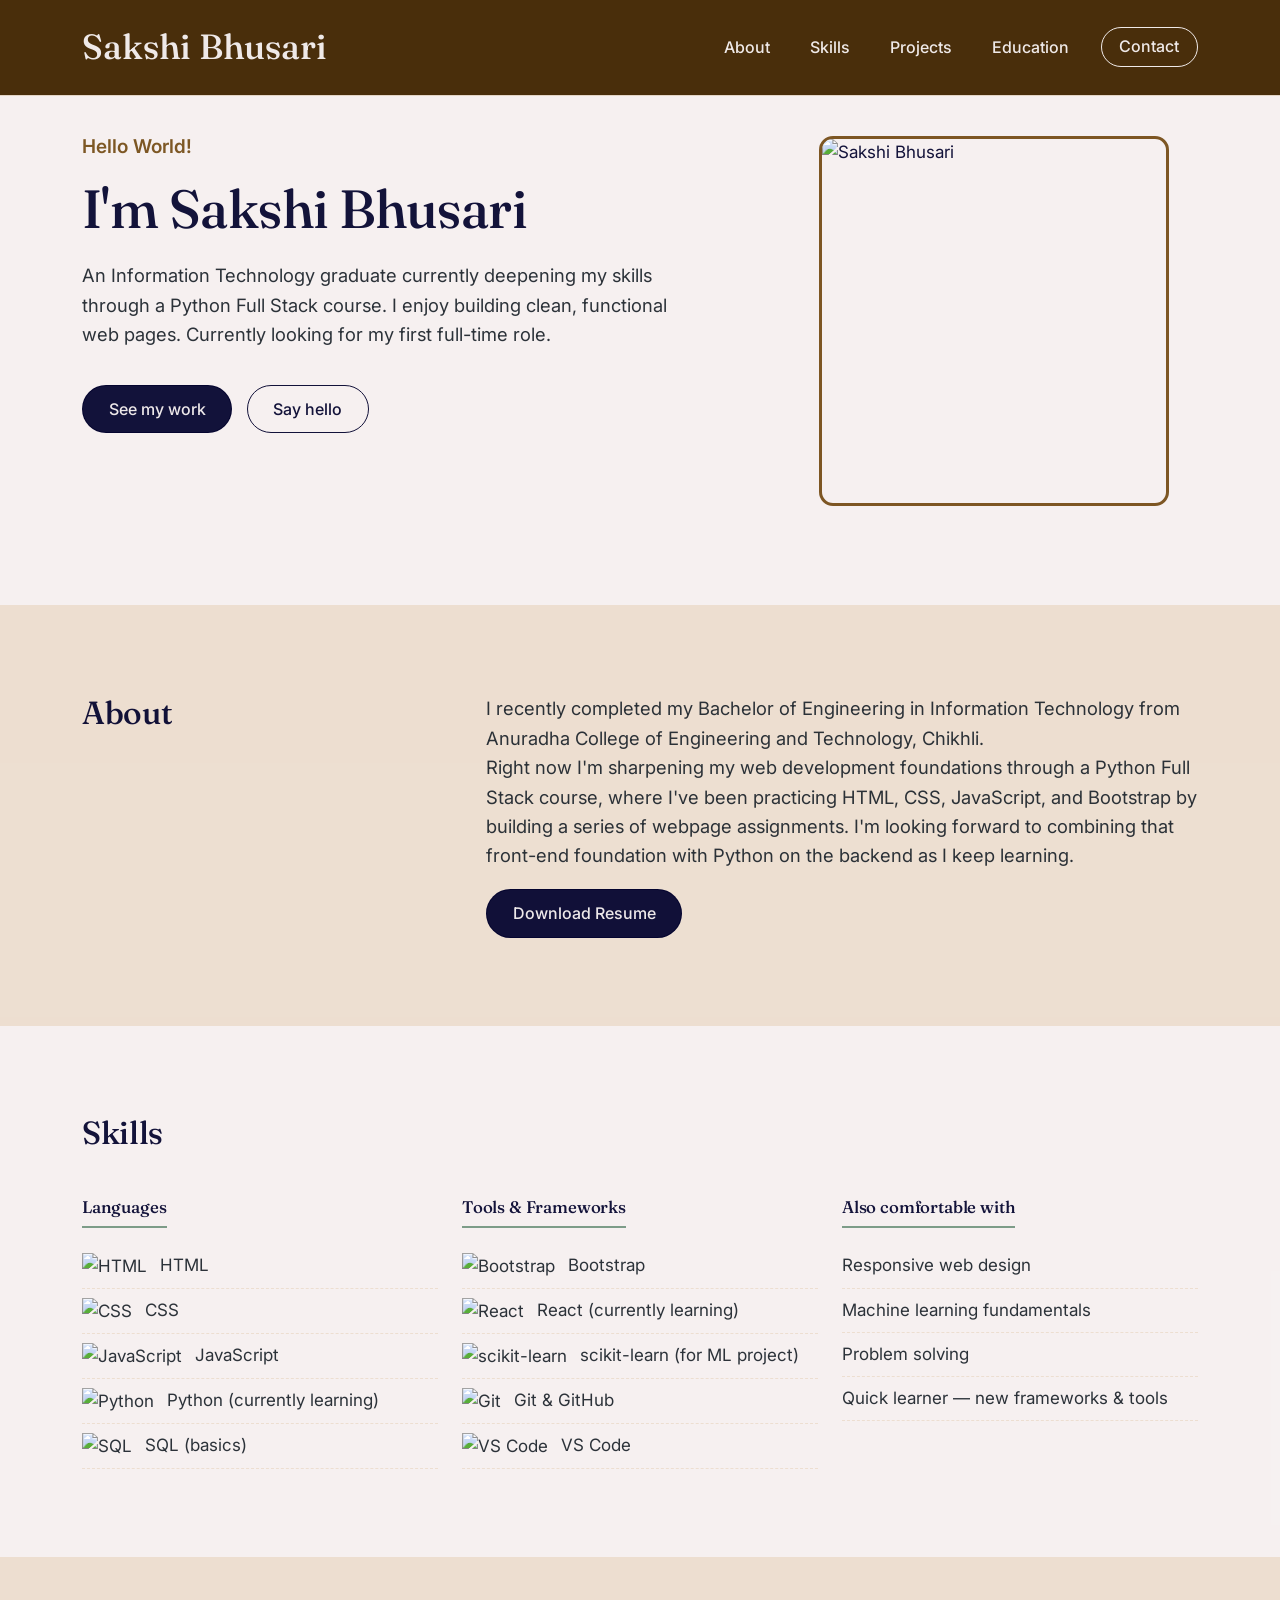
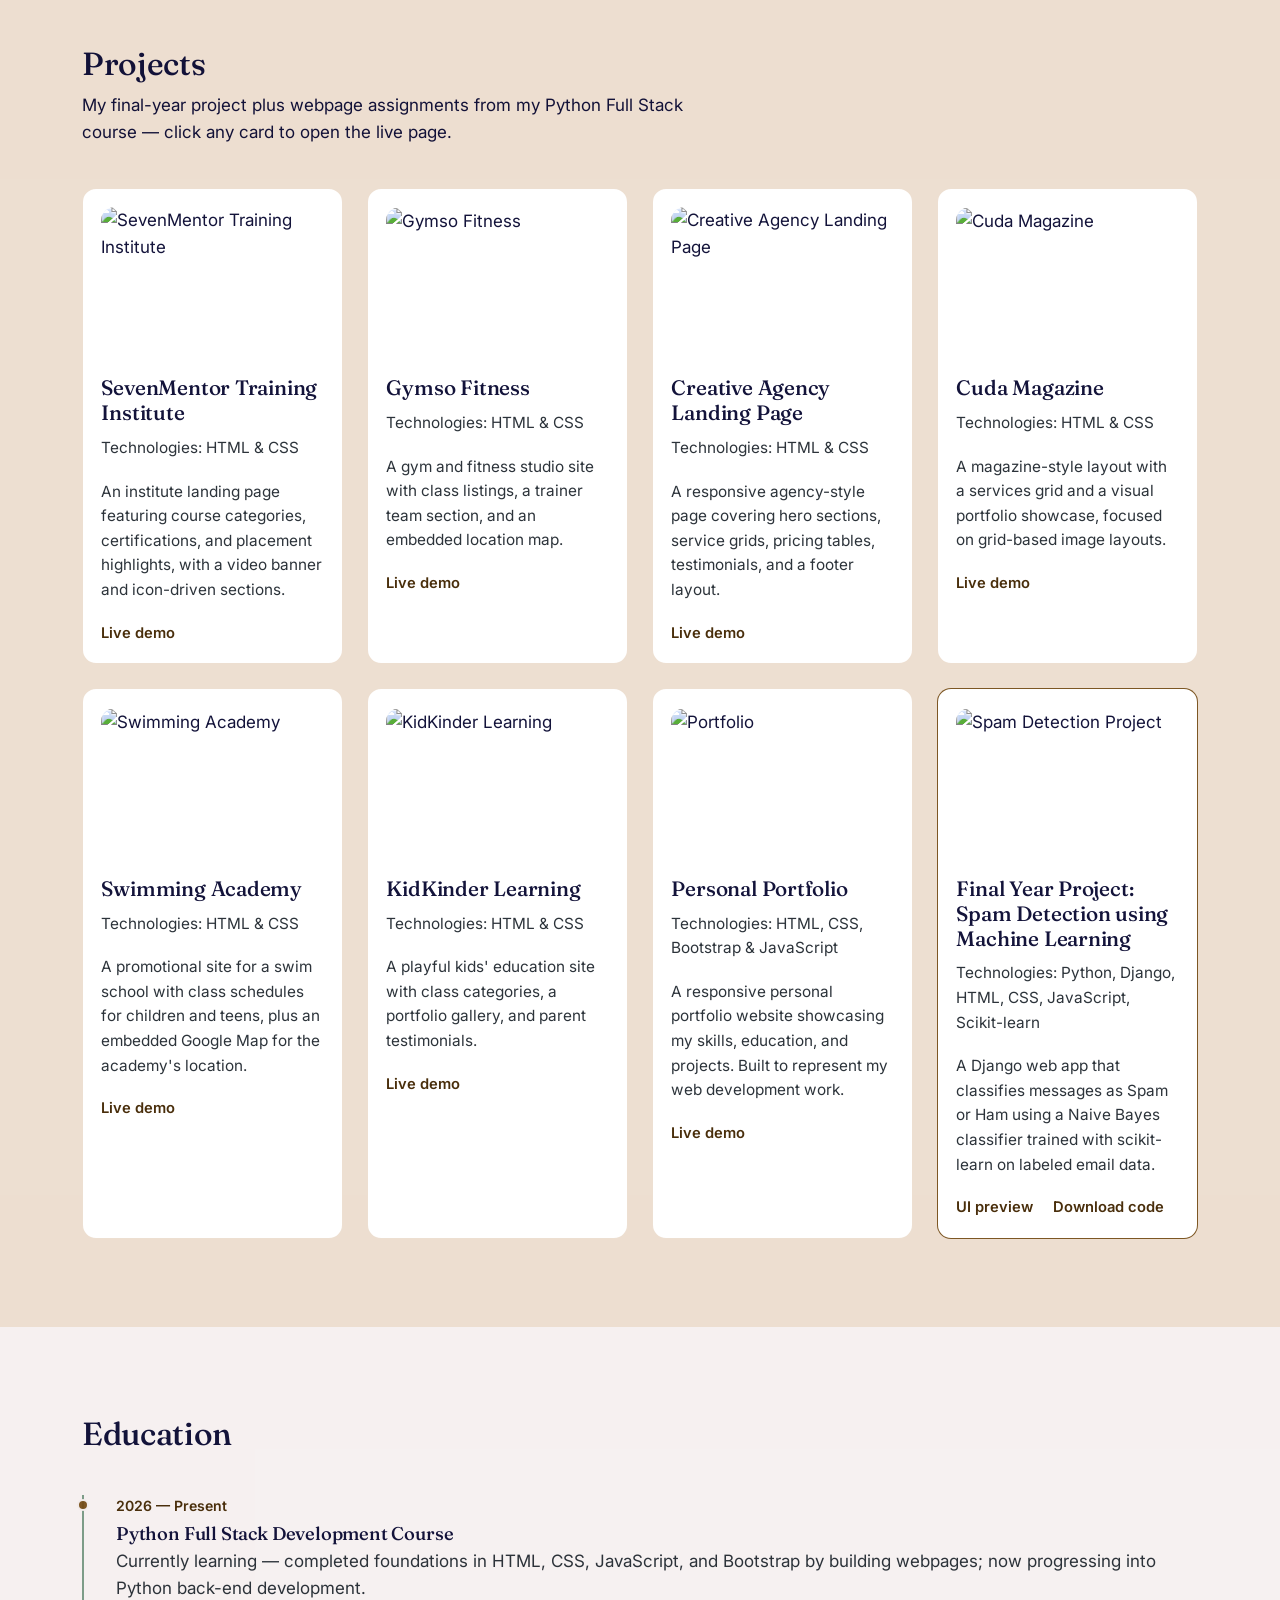
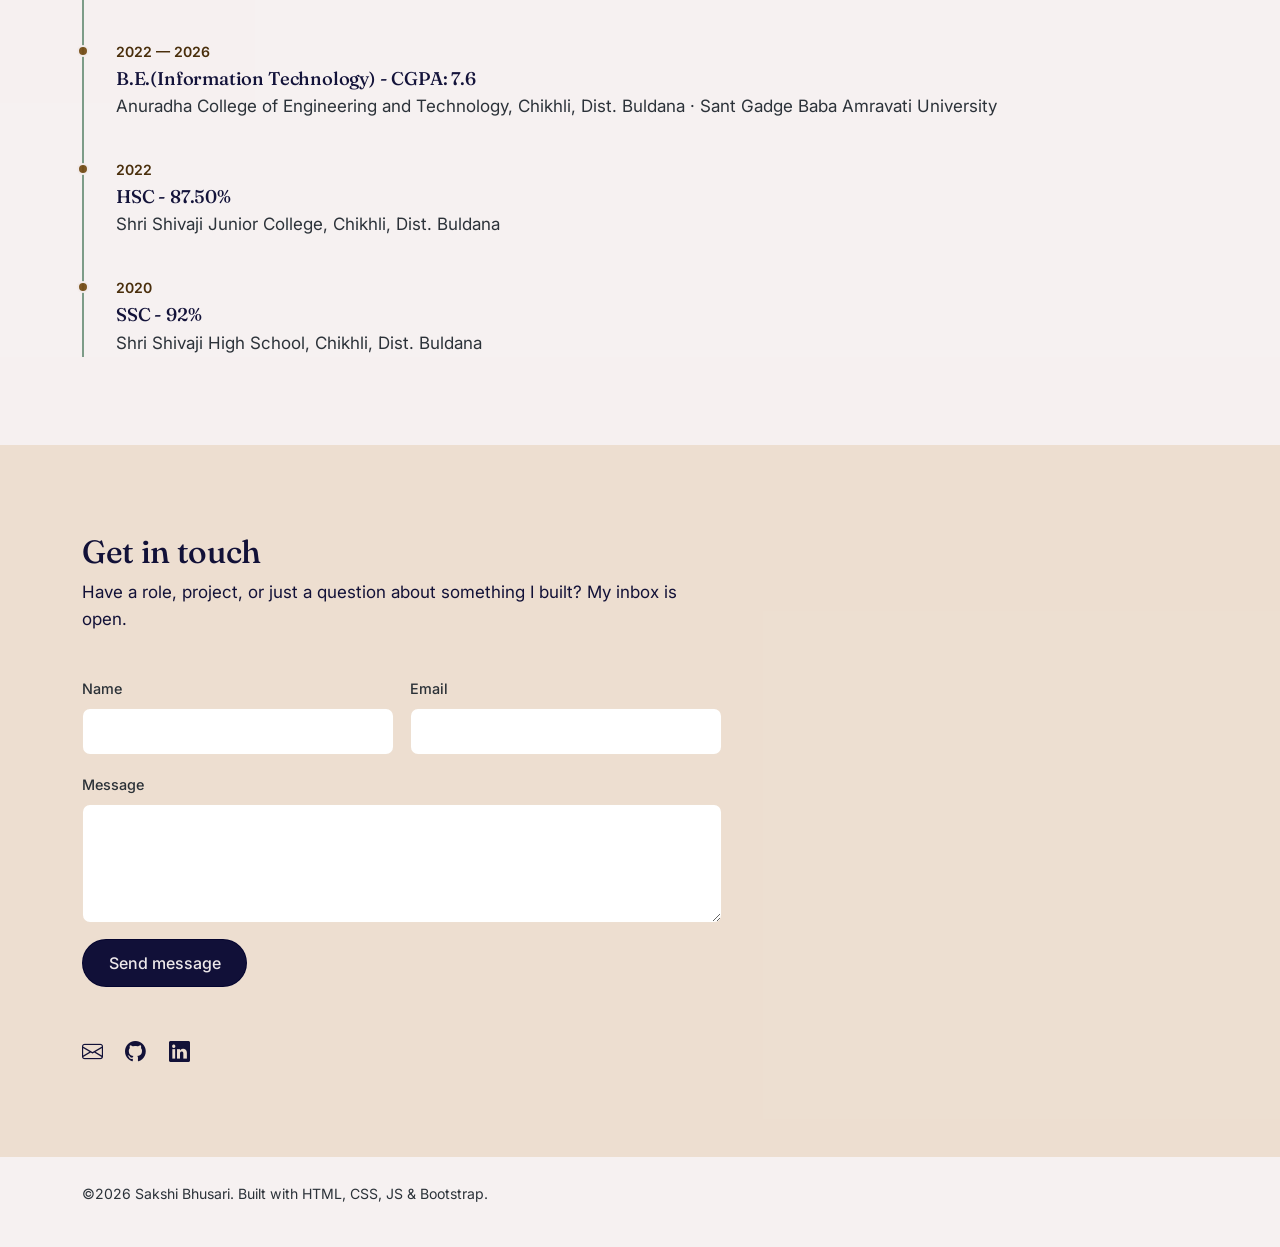
==== index.html @ 5eebebbd "Add files via upload" ====
<!DOCTYPE html>
<html lang="en">
<head>
<meta charset="UTF-8" />
<meta name="viewport" content="width=device-width, initial-scale=1.0" />
<title>Sakshi Bhusari — Portfolio</title>
<meta name="description" content="Portfolio of Sakshi Bhusari, Information Technology graduate and Python Full Stack learner." />

<!-- Bootstrap -->
<link href="https://cdn.jsdelivr.net/npm/bootstrap@5.3.3/dist/css/bootstrap.min.css" rel="stylesheet">
<!-- Fonts -->
<link rel="preconnect" href="https://fonts.googleapis.com">
<link href="https://fonts.googleapis.com/css2?family=Fraunces:opsz,wght@9..144,400;9..144,500;9..144,600&family=Inter:wght@400;500;600&display=swap" rel="stylesheet">
<!-- Icons -->
<link rel="stylesheet" href="https://cdn.jsdelivr.net/npm/bootstrap-icons@1.11.3/font/bootstrap-icons.css">

<link rel="stylesheet" href="style.css">
</head>
<body>

<!-- NAV -->
<nav class="navbar navbar-expand-lg fixed-top nav-custom">
  <div class="container">
    <a class="navbar-brand" href="#top">Sakshi Bhusari</a>
    <button class="navbar-toggler" type="button" data-bs-toggle="collapse" data-bs-target="#navMenu">
      <span class="navbar-toggler-icon"></span>
    </button>
    <div class="collapse navbar-collapse justify-content-end" id="navMenu">
      <ul class="navbar-nav gap-lg-4">
        <li class="nav-item"><a class="nav-link" href="#about">About</a></li>
        <li class="nav-item"><a class="nav-link" href="#skills">Skills</a></li>
        <li class="nav-item"><a class="nav-link" href="#projects">Projects</a></li>
        <li class="nav-item"><a class="nav-link" href="#education">Education</a></li>
        <li class="nav-item"><a class="nav-link btn-resume" href="#contact">Contact</a></li>
      </ul>
    </div>
  </div>
</nav>

<!-- HERO -->
<header id="top" class="hero">
  <div class="container hero-grid">
    <div class="hero-text">
      <h4 class="eyebrow">Hello World!</h4>
      <h1>I'm Sakshi Bhusari</h1>
      <p>An Information Technology graduate currently deepening my skills through a Python Full Stack course. I enjoy building clean, functional web pages. Currently looking for my first full-time role.</p>
      <div class="hero-actions">
        <a href="#projects" class="btn btn-ink">See my work</a>
        <a href="mailto:sakshibhusari05@gmail.com" class="btn btn-outline-ink">Say hello</a>
      </div>
    </div>
    <div class="hero-photo">
      <img src="images/sakshi.jpeg" alt="Sakshi Bhusari">
    </div>
  </div>
</header>

<!-- ABOUT -->
<section id="about" class="section">
  <div class="container about-grid">
    <div class="section-head">
      <h2>About</h2>
    </div>
    <div class="about-body reveal">
      <p>I recently completed my Bachelor of Engineering in Information Technology from Anuradha College of Engineering and Technology, Chikhli.<br>Right now I'm sharpening my web development foundations through a Python Full Stack course, where I've been practicing HTML, CSS, JavaScript, and Bootstrap by building a series of webpage assignments. I'm looking forward to combining that front-end foundation with Python on the backend as I keep learning.</p>
      <a href="downloads/Sakshi_Resume.pdf" class="btn btn-ink" download>Download Resume</a>
    </div>
  </div>
</section>

<!-- SKILLS -->
<section id="skills" class="section section-tint">
  <div class="container">
    <div class="section-head">
      <h2>Skills</h2>
    </div>
    <div class="row g-4 skills-row">
      <div class="col-md-4">
        <h3 class="skill-cat">Languages</h3>
        <ul class="skill-list">
          <li><img src="images/html.png" alt="HTML"> HTML</li>
          <li><img src="images/css.jpg" alt="CSS"> CSS</li>
          <li><img src="images/js.png" alt="JavaScript"> JavaScript</li>
          <li><img src="images/py.png" alt="Python"> Python (currently learning)</li>
          <li><img src="images/sql.png" alt="SQL"> SQL (basics)</li>
        </ul>
      </div>
      <div class="col-md-4">
        <h3 class="skill-cat">Tools & Frameworks</h3>
        <ul class="skill-list">
          <li><img src="images/bt.png" alt="Bootstrap"> Bootstrap</li>
          <li><img src="images/react.png" alt="React"> React (currently learning)</li>
          <li><img src="images/sl.png" alt="scikit-learn"> scikit-learn (for ML project)</li>
          <li><img src="images/git.png" alt="Git"> Git & GitHub</li>
          <li><img src="images/vscode.png" alt="VS Code"> VS Code</li>
        </ul>
      </div>
      <div class="col-md-4">
        <h3 class="skill-cat">Also comfortable with</h3>
        <ul class="skill-list">
          <li>Responsive web design</li>
          <li>Machine learning fundamentals</li>
          <li>Problem solving</li>
          <li>Quick learner — new frameworks & tools</li>
        </ul>
      </div>
    </div>
  </div>
</section>

<!-- PROJECTS -->
<section id="projects" class="section">
  <div class="container">
    <div class="section-head">
      <h2>Projects</h2>
      <p>My final-year project plus webpage assignments from my Python Full Stack course — click any card to open the live page.</p>
    </div>
    <div class="row g-4">

      <div class="col-lg-3 col-md-6 reveal">
        <article class="project-card">
          <div class="project-image">
            <img src="images/sm.png" alt="SevenMentor Training Institute">
          </div>
          <h3>SevenMentor Training Institute</h3>
          <p>Technologies: HTML & CSS</p>
          <p>An institute landing page featuring course categories, certifications, and placement highlights, with a video banner and icon-driven sections.</p>
          <div class="project-links">
            <a href="projects/sevenmentor/index.html" target="_blank" rel="noopener">Live demo</a>
          </div>
        </article>
      </div>

      <div class="col-lg-3 col-md-6 reveal">
        <article class="project-card">
          <div class="project-image">
            <img src="images/gym.jpg" alt="Gymso Fitness">
          </div>
          <h3>Gymso Fitness</h3>
          <p>Technologies: HTML & CSS</p>
          <p>A gym and fitness studio site with class listings, a trainer team section, and an embedded location map.</p>
          <div class="project-links">
            <a href="projects/gym/index.html" target="_blank" rel="noopener">Live demo</a>
          </div>
        </article>
      </div>

      <div class="col-lg-3 col-md-6 reveal">
        <article class="project-card">
          <div class="project-image">
            <img src="images/CA.jpg" alt="Creative Agency Landing Page">
          </div>
          <h3>Creative Agency Landing Page</h3>
          <p>Technologies: HTML & CSS</p>
          <p>A responsive agency-style page covering hero sections, service grids, pricing tables, testimonials, and a footer layout.</p>
          <div class="project-links">
            <a href="projects/creative-agency/index.html" target="_blank" rel="noopener">Live demo</a>
          </div>
        </article>
      </div>

      <div class="col-lg-3 col-md-6 reveal">
        <article class="project-card">
          <div class="project-image">
            <img src="images/cuda.png" alt="Cuda Magazine">
          </div>
          <h3>Cuda Magazine</h3>
          <p>Technologies: HTML & CSS</p>
          <p>A magazine-style layout with a services grid and a visual portfolio showcase, focused on grid-based image layouts.</p>
          <div class="project-links">
            <a href="projects/cuda/index.html" target="_blank" rel="noopener">Live demo</a>
          </div>
        </article>
      </div>

      <div class="col-lg-3 col-md-6 reveal">
        <article class="project-card">
          <div class="project-image">
            <img src="images/swimming.png" alt="Swimming Academy">
          </div>
          <h3>Swimming Academy</h3>
          <p>Technologies: HTML & CSS</p>
          <p>A promotional site for a swim school with class schedules for children and teens, plus an embedded Google Map for the academy's location.</p>
          <div class="project-links">
            <a href="projects/swimming/index.html" target="_blank" rel="noopener">Live demo</a>
          </div>
        </article>
      </div>

      <div class="col-lg-3 col-md-6 reveal">
        <article class="project-card">
          <div class="project-image">
            <img src="images/kid.jpg" alt="KidKinder Learning">
          </div>
          <h3>KidKinder Learning</h3>
          <p>Technologies: HTML & CSS</p>
          <p>A playful kids' education site with class categories, a portfolio gallery, and parent testimonials.</p>
          <div class="project-links">
            <a href="projects/kid/index.html" target="_blank" rel="noopener">Live demo</a>
          </div>
        </article>
      </div>

      <div class="col-lg-3 col-md-6 reveal">
        <article class="project-card">
          <div class="project-image">
            <img src="images/portfolio.png" alt="Portfolio">
          </div>
          <h3>Personal Portfolio</h3>
          <p>Technologies: HTML, CSS, Bootstrap & JavaScript</p>
          <p>A responsive personal portfolio website showcasing my skills, education, and projects. Built to represent my web development work.</p>
          <div class="project-links">
            <a href="projects/My_Portfolio/index.html" target="_blank" rel="noopener">Live demo</a>
          </div>
        </article>
      </div>

      <div class="col-lg-3 col-md-6 reveal">
        <article class="project-card featured">
          <div class="project-image">
            <img src="images/spam.jpg" alt="Spam Detection Project">
          </div>
          <h3>Final Year Project: Spam Detection using Machine Learning</h3>
          <p>Technologies: Python, Django, HTML, CSS, JavaScript, Scikit-learn</p>
          <p>A Django web app that classifies messages as Spam or Ham using a Naive Bayes classifier trained with scikit-learn on labeled email data.</p>
          <div class="project-links">
            <a href="projects/spam-detection/index.html" target="_blank" rel="noopener">UI preview</a>
            <a href="downloads/spam-detection-source.zip">Download code</a>
          </div>
        </article>
      </div>

    </div>
  </div>
</section>

<!-- EDUCATION -->
<section id="education" class="section section-tint">
  <div class="container">
    <div class="section-head">
      <h2>Education</h2>
    </div>
    <ol class="education reveal">
      <li>
        <span class="education-year">2026 — Present</span>
        <h3>Python Full Stack Development Course</h3>
        <p>Currently learning — completed foundations in HTML, CSS, JavaScript, and Bootstrap by building webpages; now progressing into Python back-end development.</p>
      </li>
      <li>
        <span class="education-year">2022 — 2026</span>
        <h3>B.E.(Information Technology) - CGPA: 7.6</h3>
        <p>Anuradha College of Engineering and Technology, Chikhli, Dist. Buldana · Sant Gadge Baba Amravati University</p>
      </li>
      <li>
        <span class="education-year">2022</span>
        <h3>HSC - 87.50%</h3>
        <p>Shri Shivaji Junior College, Chikhli, Dist. Buldana</p>
      </li>
      <li>
        <span class="education-year">2020</span>
        <h3>SSC - 92%</h3>
        <p>Shri Shivaji High School, Chikhli, Dist. Buldana</p>
      </li>
    </ol>
  </div>
</section>

<!-- CONTACT -->
<section id="contact" class="section contact-section">
  <div class="container">
    <div class="section-head">
      <h2>Get in touch</h2>
      <p>Have a role, project, or just a question about something I built? My inbox is open.</p>
    </div>
    <form class="contact-form" id="contactForm" novalidate>
      <div class="row g-3">
        <div class="col-md-6">
          <label class="form-label" for="name">Name</label>
          <input type="text" class="form-control" id="name" required>
          <div class="invalid-feedback">Please enter your name.</div>
        </div>
        <div class="col-md-6">
          <label class="form-label" for="email">Email</label>
          <input type="email" class="form-control" id="email" required>
          <div class="invalid-feedback">Please enter a valid email.</div>
        </div>
        <div class="col-12">
          <label class="form-label" for="message">Message</label>
          <textarea class="form-control" id="message" rows="4" required></textarea>
          <div class="invalid-feedback">Please write a short message.</div>
        </div>
        <div class="col-12">
          <button type="submit" class="btn btn-ink">Send message</button>
          <span class="form-status" id="formStatus"></span>
        </div>
      </div>
    </form>

    <div class="social-row">
      <a href="mailto:sakshibhusari05@gmail.com" aria-label="Email"><i class="bi bi-envelope"></i></a>
      <a href="https://github.com/sakshi134" aria-label="GitHub"><i class="bi bi-github"></i></a>
      <a href="https://www.linkedin.com/in/sakshi-bhusari-461931293" aria-label="LinkedIn"><i class="bi bi-linkedin"></i></a>
    </div>
  </div>
</section>

<footer class="footer">
  <div class="container">
    <p>©<span id="year"></span> Sakshi Bhusari. Built with HTML, CSS, JS & Bootstrap.</p>
  </div>
</footer>

<script src="https://cdn.jsdelivr.net/npm/bootstrap@5.3.3/dist/js/bootstrap.bundle.min.js"></script>
<script src="script.js"></script>
</body>
</html>
---- style.css ----
/* ===== Tokens ===== */
:root{
  --whitesmoke: #f6f1f1f6;
  --paper-tint: #ECEEE6;
  --navy:       #04042ef0;
  --slategray:  #1d242cee;
  --ochre:      #744c15ee;
  --brown:      #492e0b;
  --sage:       #7d9c88;
  --line:       #eddecff3;

  --font-display: "Fraunces", Georgia, serif;
  --font-body: "Inter", system-ui, -apple-system, sans-serif;
}

*{ box-sizing: border-box; }

html{ scroll-behavior: smooth; }

body{
  background: var(--whitesmoke);
  color: var(--navy);
  font-family: var(--font-body);
  font-size: 17px;
  line-height: 1.6;
}

h1, h2, h3{
  font-family: var(--font-display);
  color: var(--navy);
  font-weight: 500;
  letter-spacing: -0.01em;
}

a{ color: var(--brown); text-decoration: none; }
a:hover{ color: var(--navy); }

@media (prefers-reduced-motion: reduce){
  html{ scroll-behavior: auto; }
  *{ animation: none !important; transition: none !important; }
}

/* ===== Nav ===== */
.nav-custom{
  background: var(--brown);
  -webkit-backdrop-filter: blur(6px);
  backdrop-filter: blur(6px);
  border-bottom: 1px solid var(--line);
  padding: 0.9rem 0;
}
.navbar-brand{
  font-family: var(--font-display);
  color: var(--whitesmoke) !important;
  font-size: 35px;
  font-weight: 500;
  display: flex; align-items: center; justify-content: center;
}
.nav-link{
  color: var(--whitesmoke) !important;
  font-weight: 500;
  font-size: 16px;
}
.nav-link:hover{ color: var(--navy) !important; }
.btn-resume{
  border: 1.5px solid var(--whitesmoke) !important;
  border-radius: 999px;
  padding: 0.4rem 1.1rem !important;
  color: var(--whitesmoke) !important;
}
.btn-resume:hover{ background: var(--navy); color: var(--whitesmoke) !important; }

/* ===== Buttons ===== */
.btn-ink{
  background: var(--navy);
  color: var(--whitesmoke);
  border-radius: 999px;
  padding: 0.7rem 1.6rem;
  font-weight: 500;
  border: 1.5px solid var(--navy);
}
.btn-ink:hover{ background: var(--brown); border-color: var(--brown); color: #fff; }

.btn-outline-ink{
  background: transparent;
  color: var(--navy);
  border-radius: 999px;
  padding: 0.7rem 1.6rem;
  font-weight: 500;
  border: 1.5px solid var(--navy);
}
.btn-outline-ink:hover{ background: var(--navy); color: var(--whitesmoke); }

/* ===== Hero ===== */
.hero{
  background: var(--whitesmoke);
  padding: 8.5rem 0 5rem;
  border-bottom: 1px solid var(--line);
}
.hero-grid{
  display: grid;
  grid-template-columns: 1.6fr 1fr;
  gap: 3.5rem;
  align-items: start;
}
.eyebrow{
  color: var(--ochre);
  font-weight: 600;
  font-size: 19px;
  margin-bottom: 20px;
}
@keyframes fadeUp{
  from{ opacity: 0; transform: translateY(18px); }
  to{ opacity: 1; transform: translateY(0); }
}
.hero-text{ animation: fadeUp 0.8s ease both; }
.hero-panel{ animation: fadeUp 0.8s ease 0.15s both; }
.hero-text h1{
  font-size: clamp(2.3rem, 4.2vw, 3.4rem);
  line-height: 1.12;
  margin-bottom: 1.4rem;
}
.hero-text h1 em{
  font-style: italic;
  color: var(--brown);
}
.hero-text p{font-size: 1.15rem; color: var(--slategray); max-width: 50ch; }

.hero-actions{ display: flex; gap: 0.9rem; flex-wrap: wrap; margin-top: 35px; }

.hero-photo{
  width: 350px; height: 370px;
  overflow: hidden;
  margin: 0 auto 1.2rem;
  border: 3px solid var(--ochre);
  border-radius: 14px;
  position: relative;
  display: flex;
  align-items: center;
  justify-content: center;
}
.hero-photo img{
  width: 100%; height: 100%;
  object-fit: cover;
}

/* ===== Sections ===== */
.section{ background: var(--line); padding: 5.5rem 0; }
.section-tint{ background: var(--whitesmoke); }
.section-head{ margin-bottom: 2.6rem; max-width: 60ch; }
.section-head h2{ font-size: 2rem; margin-bottom: 0.5rem; }

.about-grid{ display: grid; grid-template-columns: 0.8fr 1.6fr; gap: 3rem; }
.about-body p{ color: var(--slategray); max-width: 65ch; margin-bottom: 1.15rem; font-size: 1.15rem; }

/* ===== Skills ===== */
.skill-cat{
  font-size: 1.05rem;
  margin-bottom: 1rem;
  padding-bottom: 0.6rem;
  border-bottom: 2px solid var(--sage);
  display: inline-block;
}
.skill-list{ list-style: none; padding: 0; margin: 0; }
.skill-list li{
  padding: 0.5rem 0;
  border-bottom: 1px dashed var(--line);
  color: var(--slategray);
}
.skill-list img{
  width: 30px; height: 30px;
  margin-right: 0.5rem;
  vertical-align: middle;
}

/* ===== Projects ===== */
.project-card{
  height: 100%;
  background: #fff;
  border: 1px solid var(--line);
  border-radius: 14px;
  padding: 1.15rem;
  transition: border-color 0.2s ease, transform 0.2s ease;
}
.project-card:hover{ border-color: var(--ochre); transform: translateY(-3px); }
.project-card.featured{ border-color: var(--ochre); border-width: 1.5px; }
.project-tag{
  color: var(--sage);
  font-weight: 600;
  font-size: 0.85rem;
  margin-bottom: 0.4rem;
}
.project-image{
  width: 100%;
  height: 150px;
  overflow: hidden;
  border-radius: 14px;
  margin-bottom: 1.2rem;
}
.project-image img{
  width: 100%;
  height: 100%;
  object-fit: cover;
}
.project-card h3{ font-size: 1.3rem; margin-bottom: 0.6rem; }
.project-card p{ color: var(--slategray); font-size: 0.96rem; margin-bottom: 1.2rem; }
.project-links{ display: flex; gap: 1.2rem; font-weight: 600; font-size: 0.92rem; }

/* ===== Scroll reveal animation ===== */
.reveal{
  opacity: 0;
  transform: translateY(24px);
  transition: opacity 0.6s ease, transform 0.6s ease;
}
.reveal.is-visible{
  opacity: 1;
  transform: translateY(0);
}
.project-card{ transition: border-color 0.2s ease, transform 0.2s ease, opacity 0.6s ease; }

/* ===== Education ===== */
.education{
  list-style: none;
  padding: 0;
  margin: 0;
  border-left: 2px solid var(--sage);
}
.education li{
  position: relative;
  padding: 0 0 2.4rem 2rem;
}
.education li::before{
  content: "";
  position: absolute;
  left: -7px; top: 4px;
  width: 12px; height: 12px;
  background: var(--ochre);
  border-radius: 50%;
  border: 2px solid var(--whitesmoke);
}
.education li:last-child{ padding-bottom: 0; }
.education-year{
  display: block;
  color: var(--brown);
  font-weight: 600;
  font-size: 0.88rem;
  margin-bottom: 0.3rem;
}
.education h3{ font-size: 1.15rem; margin-bottom: 0.2rem; }
.education p{ color: var(--slategray); margin: 0; }

/* ===== Contact ===== */
.contact-section .section-head{ max-width: 55ch; }
.contact-form{ max-width: 640px; margin-bottom: 3rem; }
.form-label{ font-weight: 500; color: var(--slategray); font-size: 0.9rem; }
.form-control{
  background: #fff;
  border: 1px solid var(--line);
  border-radius: 8px;
  padding: 0.65rem 0.9rem;
}
.form-control:focus{
  border-color: var(--ochre);
  box-shadow: 0 0 0 3px rgba(176,120,42,0.15);
}
.form-status{ margin-left: 1rem; font-size: 0.9rem; color: var(--sage); font-weight: 500; }

.social-row{ display: flex; gap: 1.4rem; font-size: 1.3rem; }
.social-row a{ color: var(--navy); }
.social-row a:hover{ color: var(--brown); }

/* ===== Footer ===== */
.footer{
  border-top: 1px solid var(--line);
  padding: 1.6rem 0;
  font-size: 0.88rem;
  color: var(--slategray);
}

/* ===== Focus visibility ===== */
a:focus-visible, button:focus-visible, input:focus-visible, textarea:focus-visible{
  outline: 2px solid var(--ochre);
  outline-offset: 2px;
}

/* ===== Responsive ===== */
@media (max-width: 991px){
  .hero-grid{ grid-template-columns: 1fr; }
  .about-grid{ grid-template-columns: 1fr; }
  .hero{ padding: 7rem 0 3.5rem; }
}
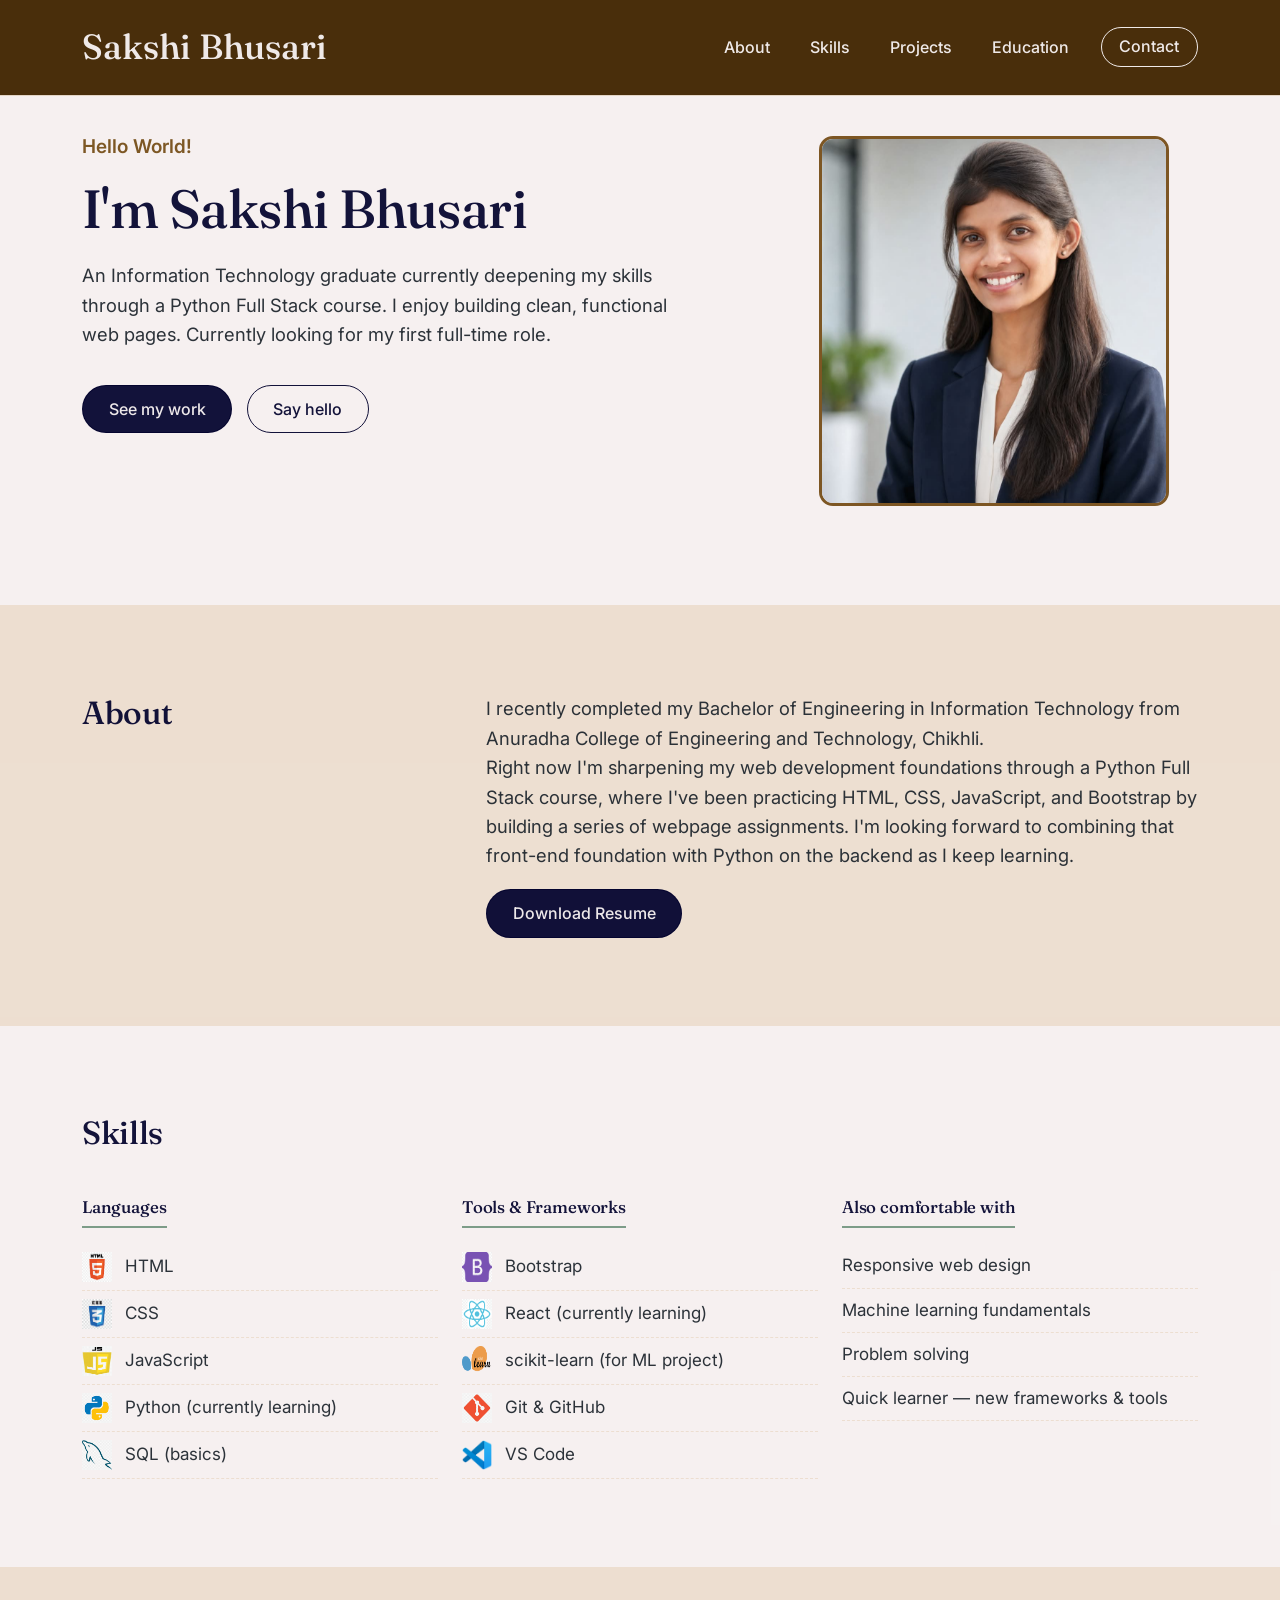
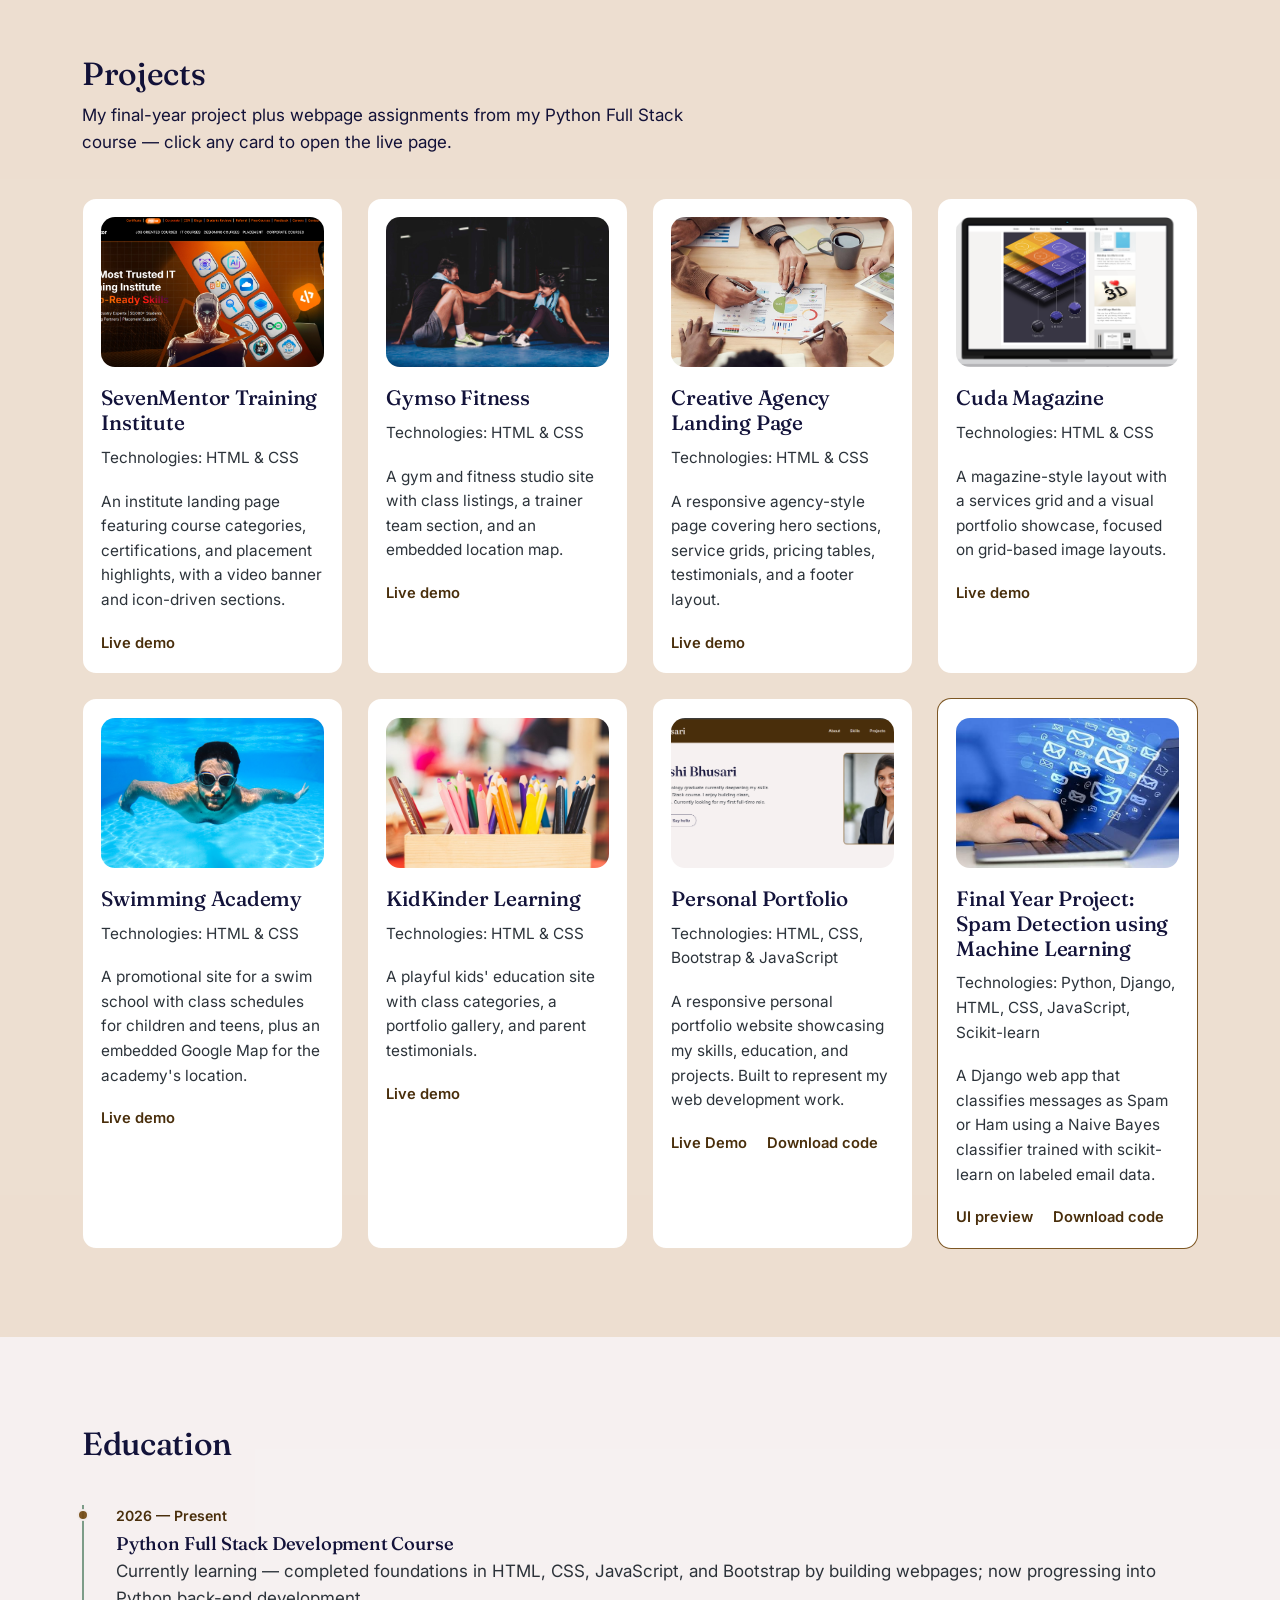
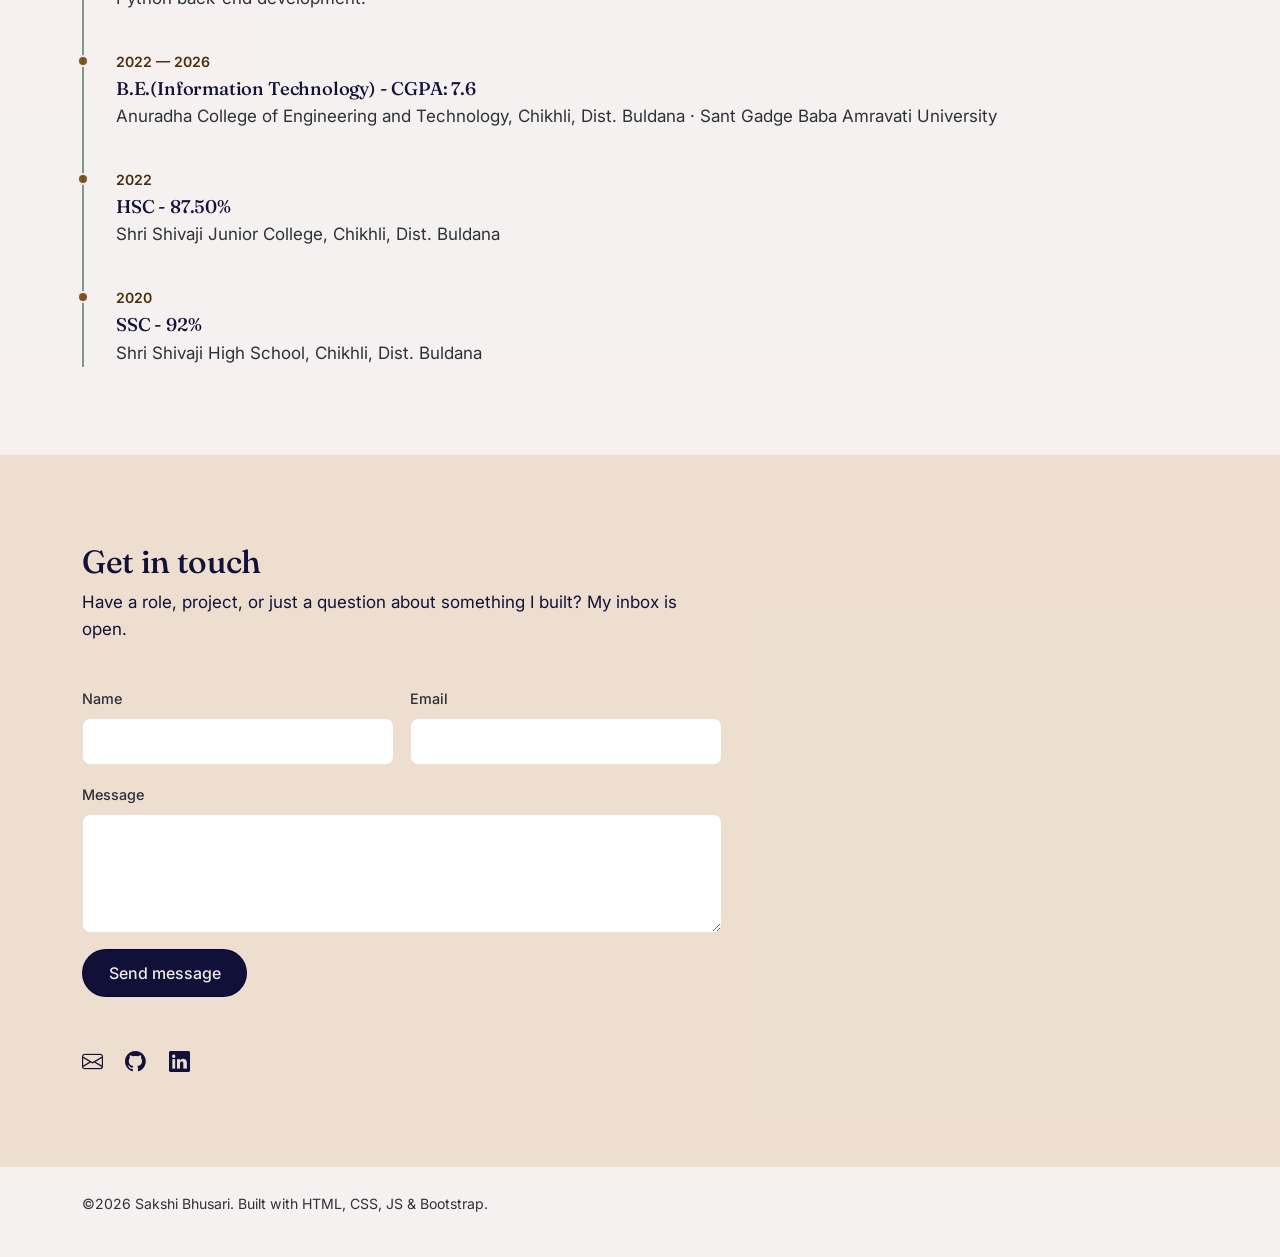
==== commit dfd4c33c: "Update project links in index.html" ====
--- a/index.html
+++ b/index.html
@@ -210,7 +210,8 @@
           <p>Technologies: HTML, CSS, Bootstrap & JavaScript</p>
           <p>A responsive personal portfolio website showcasing my skills, education, and projects. Built to represent my web development work.</p>
           <div class="project-links">
-            <a href="projects/My_Portfolio/index.html" target="_blank" rel="noopener">Live demo</a>
+            <a href="https://sakshi134.github.io/Personal_Portfolio/" target="_blank" rel="noopener">Live Demo</a>
+            <a href="downloads/My_Portfolio-source.zip">Download code</a>
           </div>
         </article>
       </div>
